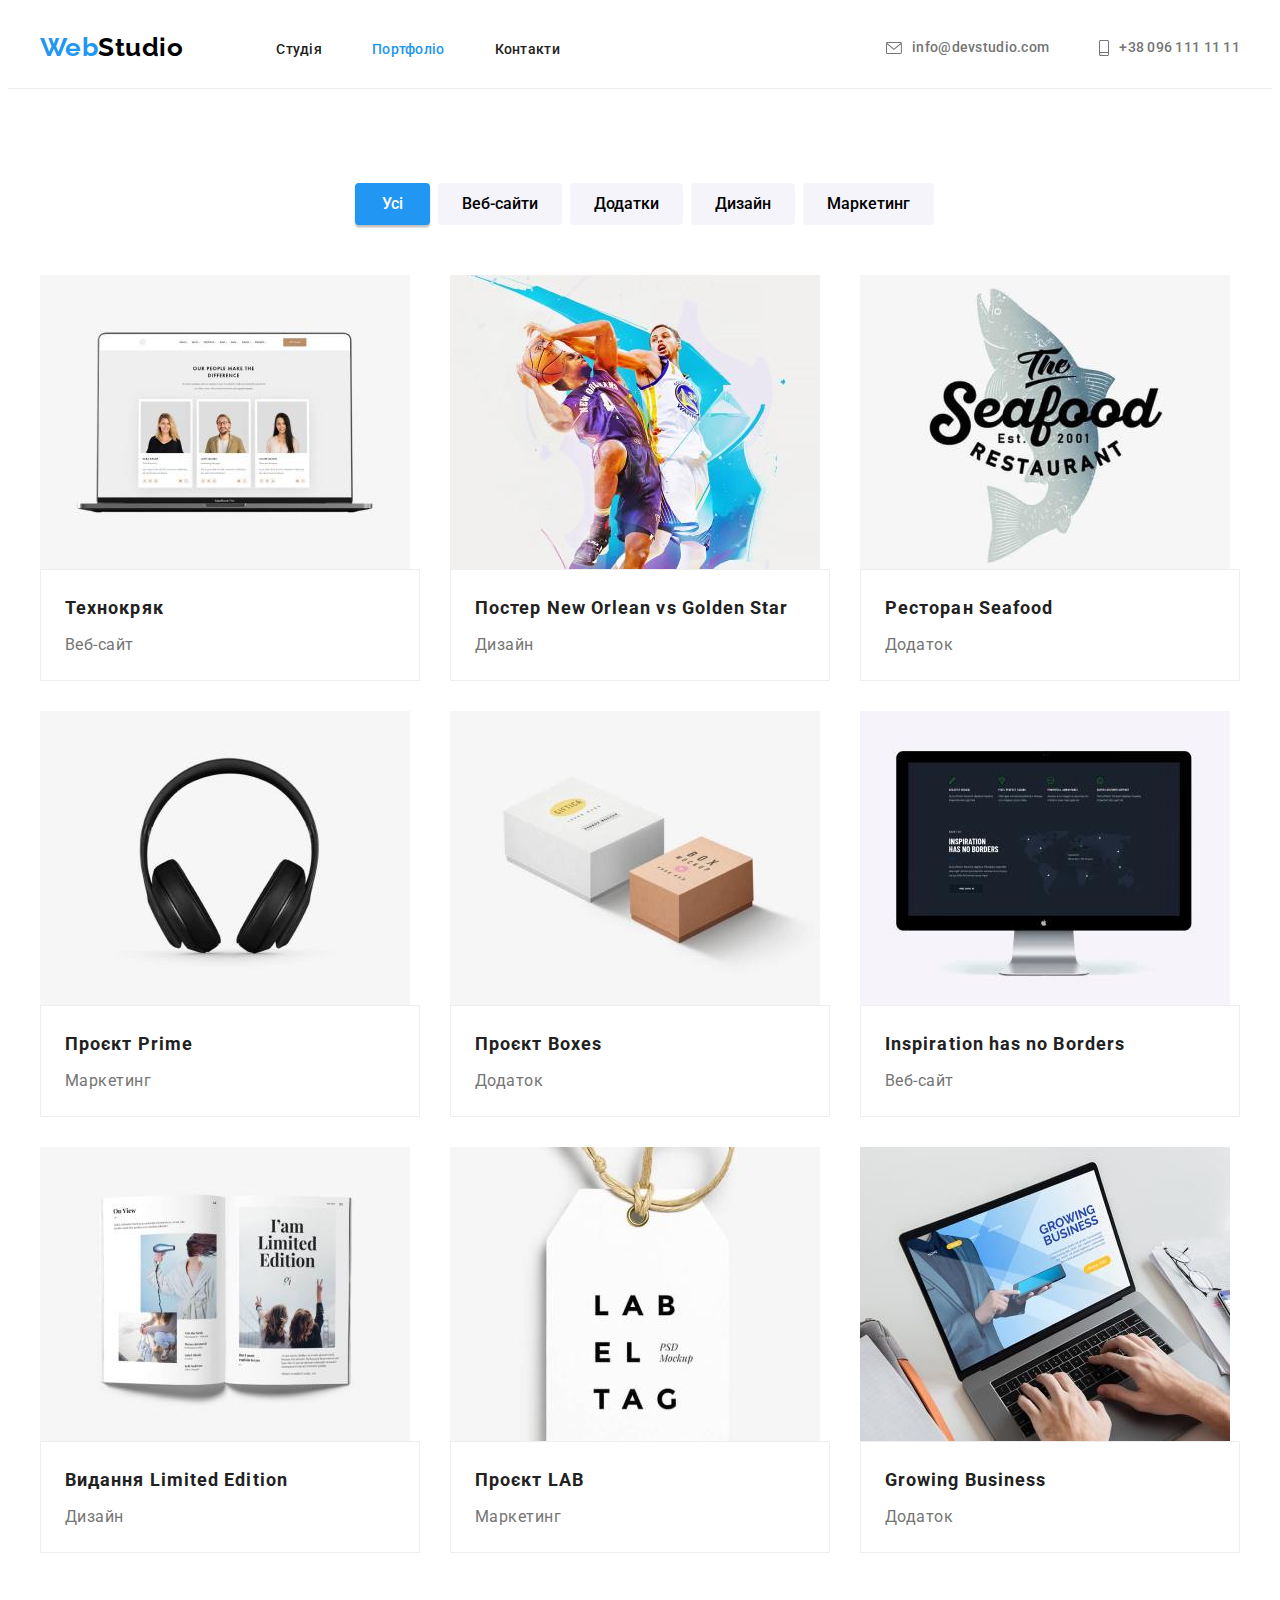
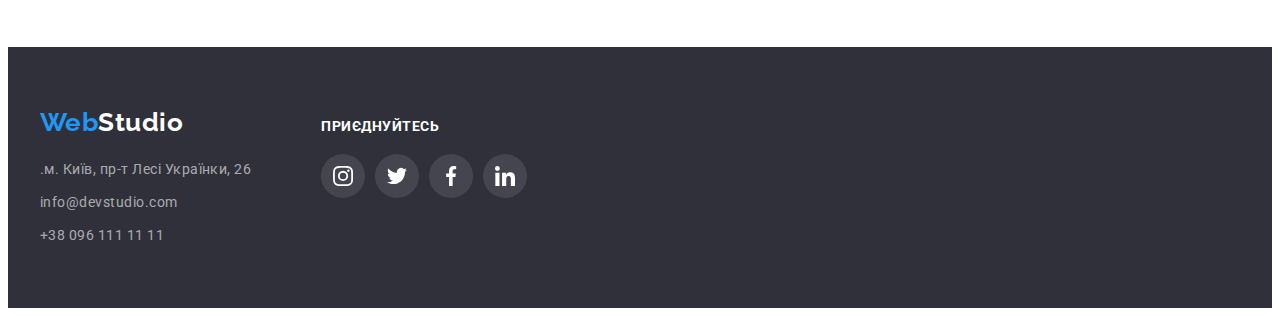
==== portfolio.html @ 4fb29bee "Add index, portfolio, images, css" ====
<!DOCTYPE html>
<html lang="uk">
  <head>
    <meta charset="UTF-8" />
    <meta http-equiv="X-UA-Compatible" content="IE=edge" />
    <meta name="viewport" content="width=device-width, initial-scale=1.0" />
    <meta name="description" content="Web development studio portfolio" />
    <title>Портфоліо</title>

    <link
      href="https://fonts.googleapis.com/css2?family=Raleway:wght@700&family=Roboto:wght@400;500;700;900&display=swap"
      rel="stylesheet"
    />

    <link
      rel="stylesheet"
      href="https://cdnjs.cloudflare.com/ajax/libs/modern-normalize/1.1.0/modern-normalize.min.css"
      integrity="sha512-wpPYUAdjBVSE4KJnH1VR1HeZfpl1ub8YT/NKx4PuQ5NmX2tKuGu6U/JRp5y+Y8XG2tV+wKQpNHVUX03MfMFn9Q=="
      crossorigin="anonymous"
      referrerpolicy="no-referrer"
    />

    <link href="./css/styles.css" rel="stylesheet" />
  </head>
  <body>
    <header class="header-main">
      <div class="container page-header">
        <nav class="nav-menu">
          <a class="logo link" href="./">Web<span>Studio</span></a>

          <ul class="list nav">
            <li><a class="link" href="./">Студія</a></li>
            <li><a class="link active" href="./portfolio.html">Портфоліо</a></li>
            <li><a class="link" href="">Контакти</a></li>
          </ul>
        </nav>

        <ul class="list nav-links">
          <li>
            <a class="link nav-link" href="mailto:info@devstudio.com">
              <svg class="nav-link-icon" width="16" height="12">
                <use href="./images/icons.svg#icon-envelope"></use>
              </svg>
              info@devstudio.com</a
            >
          </li>
          <li>
            <a class="link nav-link" href="tel:+380961111111">
              <svg class="nav-link-icon" width="10" height="16">
                <use href="./images/icons.svg#icon-smartphone"></use>
              </svg>
              +38 096 111 11 11</a
            >
          </li>
        </ul>
      </div>
    </header>
    <main>
      <section class="section projects">
        <div class="container">
          <h1 class="visually-hidden">Портфоліо</h1>

          <!-- Кнопки фільтра -->
          <ul class="list filter-list">
            <li><button class="bg-grey main-btn active" type="button">Усі</button></li>
            <li><button class="bg-grey" type="button">Веб-сайти</button></li>
            <li><button class="bg-grey" type="button">Додатки</button></li>
            <li><button class="bg-grey" type="button">Дизайн</button></li>
            <li><button class="bg-grey" type="button">Маркетинг</button></li>
          </ul>

          <!-- Проєкти -->
          <ul class="list project-list">
            <li>
              <a class="project-link link" href="">
                <img
                  src="./images/portfolio-images/port-1.jpg"
                  alt="Екран ноутбука"
                  width="370"
                  height="294"
                />
                <div class="project">
                  <h2>Технокряк</h2>
                  <p>Веб-сайт</p>
                </div>
              </a>
            </li>

            <li>
              <a class="project-link link" href="">
                <img
                  src="./images/portfolio-images/port-2.jpg"
                  alt="Два баскетболіста"
                  width="370"
                  height="294"
                />
                <div class="project">
                  <h2>Постер New Orlean vs Golden Star</h2>
                  <p>Дизайн</p>
                </div>
              </a>
            </li>

            <li>
              <a class="project-link link" href="">
                <img
                  src="./images/portfolio-images/port-3.jpg"
                  alt="Емблема рибного ресторану"
                  width="370"
                  height="294"
                />
                <div class="project">
                  <h2>Ресторан Seafood</h2>
                  <p>Додаток</p>
                </div>
              </a>
            </li>

            <li>
              <a class="project-link link" href="">
                <img
                  src="./images/portfolio-images/port-4.jpg"
                  alt="Навушники"
                  width="370"
                  height="294"
                />
                <div class="project">
                  <h2>Проєкт Prime</h2>
                  <p>Маркетинг</p>
                </div>
              </a>
            </li>

            <li>
              <a class="project-link link" href="">
                <img
                  src="./images/portfolio-images/port-5.jpg"
                  alt="Дві коробки"
                  width="370"
                  height="294"
                />
                <div class="project">
                  <h2>Проєкт Boxes</h2>
                  <p>Додаток</p>
                </div>
              </a>
            </li>

            <li>
              <a class="project-link link" href="">
                <img
                  src="./images/portfolio-images/port-6.jpg"
                  alt="Екран монітора"
                  width="370"
                  height="294"
                />
                <div class="project">
                  <h2>Inspiration has no Borders</h2>
                  <p>Веб-сайт</p>
                </div>
              </a>
            </li>

            <li>
              <a class="project-link link" href="">
                <img
                  src="./images/portfolio-images/port-7.jpg"
                  alt="Відкритий журнал"
                  width="370"
                  height="294"
                />
                <div class="project">
                  <h2>Видання Limited Edition</h2>
                  <p>Дизайн</p>
                </div>
              </a>
            </li>

            <li>
              <a class="project-link link" href="">
                <img
                  src="./images/portfolio-images/port-8.jpg"
                  alt="Бирка"
                  width="370"
                  height="294"
                />
                <div class="project">
                  <h2>Проєкт LAB</h2>
                  <p>Маркетинг</p>
                </div>
              </a>
            </li>

            <li class="project-item">
              <a class="project-link link" href="">
                <img
                  src="./images/portfolio-images/port-9.jpg"
                  alt="Робота з ноутбуком"
                  width="370"
                  height="294"
                />
                <div class="project">
                  <h2>Growing Business</h2>
                  <p>Додаток</p>
                </div>
              </a>
            </li>
          </ul>
        </div>
      </section>
    </main>

    <footer class="page-footer">
      <div class="container footer-sections">
        <div class="address-section">
          <a class="footer-logo link" href="./">Web<span>Studio</span></a>
          <address class="address">
            <ul class="list footer-contacts">
              <li>
                <a class="link contact" href="">.м. Київ, пр-т Лесі Українки, 26</a>
              </li>
              <li>
                <a class="link contact" href="mailto:info@devstudio.com">info@devstudio.com</a>
              </li>
              <li><a class="link contact" href="tel:+380961111111">+38 096 111 11 11</a></li>
            </ul>
          </address>
        </div>
        <div>
          <p class="footer-heading">приєднуйтесь</p>
          <ul class="list footer-icons">
            <li class="footer-item">
              <a class="footer-link" href="">
                <svg class="footer-media-icon" width="20" height="20">
                  <use href="./images/icons.svg#icon-instagram"></use>
                </svg>
              </a>
            </li>

            <li class="footer-item">
              <a class="footer-link" href="">
                <svg class="footer-media-icon" width="20" height="20">
                  <use href="./images/icons.svg#icon-twitter"></use>
                </svg>
              </a>
            </li>

            <li class="footer-item">
              <a class="footer-link" href="">
                <svg class="footer-media-icon" width="20" height="20">
                  <use href="./images/icons.svg#icon-facebook"></use>
                </svg>
              </a>
            </li>

            <li class="footer-item">
              <a class="footer-link" href="">
                <svg class="footer-media-icon" width="20" height="20">
                  <use href="./images/icons.svg#icon-linkedin"></use>
                </svg>
              </a>
            </li>
          </ul>
        </div>
      </div>
    </footer>
  </body>
</html>
---- css/styles.css ----
:root {
  /* Кольори */
  --white-color: #ffffff;
  --blue-color: #2196f3;
  --grey-color: #2f303a;
  --black-color: #000000;
  --primary-black-color: #212121;
  --secondary-grey-color: #757575;
  --secondary-white-color: rgba(255, 255, 255, 0.6);
  --footer-white-color: rgba(255, 255, 255, 0.1);
  --occasional-grey-color: #f5f4fa;
  --media-icon-grey-color: #afb1b8;

  /* Шрифти */
  --roboto: 'Roboto', sans-serif;
  --raleway: 'Raleway', sans-serif;
}

body {
  background-color: var(--white-color);
  color: var(--primary-black-color);
  font-family: var(--roboto);
  letter-spacing: 0.03em;
}

h1,
h2,
h3,
p {
  padding: 0;
  margin: 0;
}

/* Утилітні класи */

.section {
  padding-top: 94px;
  padding-bottom: 94px;
}

.list {
  list-style: none;
  padding: 0;
  margin: 0;
}

.link {
  color: var(--primary-black-color);
  text-decoration: none;
}

.container {
  width: 1200px;
  padding: 0 15px;
  margin-left: auto;
  margin-right: auto;
}

.bg-grey {
  background-color: var(--occasional-grey-color);
}

.visually-hidden {
  position: absolute;
  width: 1px;
  height: 1px;
  margin: -1px;
  border: 0;
  padding: 0;

  white-space: nowrap;
  clip-path: inset(100%);
  clip: rect(0 0 0 0);
  overflow: hidden;
}

/* Header */
.header-main {
  border-bottom: 1px solid #ececec;
}

.logo {
  padding: 24px 0 25px 0;
  margin-right: 93px;
  color: var(--blue-color);
  font-family: var(--raleway);
  font-weight: 700;
  font-size: 26px;
  line-height: 1.19;
}

.logo > span {
  color: var(--black-color);
}

.nav .link,
.nav-links .link {
  padding-top: 32px;
  padding-bottom: 32px;
  font-weight: 500;
  font-size: 14px;
  line-height: 1.14;
  letter-spacing: 0.02em;
}

.nav-links .link {
  color: var(--secondary-grey-color);
}

.link.active,
.nav .link:hover,
.nav .link:focus,
.nav-links .link:hover,
.nav-links .link:focus {
  color: var(--blue-color);
}

.nav-link {
  display: flex;
  align-items: center;
}

.nav-link-icon {
  margin-right: 10px;
  fill: currentColor;
}

.nav,
.nav-links,
.nav-menu,
.page-header {
  display: flex;
  align-items: center;
}

.nav-links {
  margin-left: auto;
}

.nav li,
.nav-links li {
  margin-left: 50px;
}

.nav li:first-child,
.nav-links li:first-child {
  margin-left: 0;
}

/* Main */

/* Hero */

.hero {
  margin-left: auto;
  margin-right: auto;
  max-width: 1600px;
  padding-top: 200px;
  padding-bottom: 200px;
  background-image: linear-gradient(rgba(47, 48, 58, 0.4), rgba(47, 48, 58, 0.4)),
    url('../images/bg-img.jpg');
  background-position: center;
  background-size: cover;
  background-color: var(--grey-color);
  text-align: center;
}

.hero-heading {
  margin: 0 auto 30px;
  max-width: 696px;
  color: var(--white-color);
  font-weight: 900;
  font-size: 44px;
  line-height: 1.36;
  letter-spacing: 0.06em;
  text-transform: uppercase;
}

.hero button {
  padding: 10px 32px;
  border-radius: 4px;
  border-color: transparent;
  background-color: var(--blue-color);
  box-shadow: 0px 4px 4px rgba(0, 0, 0, 0.15);
  color: var(--white-color);
  font-family: var(--roboto);
  font-weight: 700;
  font-size: 16px;
  line-height: 1.87;
  text-align: center;
  letter-spacing: 0.06em;
  cursor: pointer;
}

/* Features */

.content h2 {
  margin-bottom: 50px;
  font-weight: 700;
  font-size: 36px;
  line-height: 1.16;
  text-align: center;
}

.features {
  padding-bottom: 0;
}

.features h3 {
  margin-bottom: 10px;
  font-weight: 700;
  font-size: 14px;
  line-height: 1.14;
  text-transform: uppercase;
}

.features p {
  color: var(--secondary-grey-color);
  font-size: 14px;
  line-height: 1.71;
}

.features-list,
.activities-list,
.team-list {
  display: flex;
  justify-content: space-between;
}

.features-list li {
  flex-basis: calc((100% - 90px) / 4);
}

.feature {
  margin-bottom: 30px;
  display: flex;
  justify-content: center;
  align-items: center;
  width: 270px;
  height: 120px;
  border-radius: 4px;
}

/* Activities and Team Members */

.activities-list img,
.team-list img {
  display: block;
}

.team {
  line-height: 1.19;
  text-align: center;
}

.team-list > li {
  border-radius: 0px 0px 4px 4px;
  background-color: var(--white-color);
  box-shadow: 0px 1px 3px rgba(0, 0, 0, 0.12), 0px 1px 1px rgba(0, 0, 0, 0.14),
    0px 2px 1px rgba(0, 0, 0, 0.2);
}

.team-member {
  padding-top: 30px;
  padding-bottom: 30px;
}

.team h3 {
  margin-bottom: 10px;
  font-size: 16px;
  font-weight: 500;
}

.team p {
  margin-bottom: 16px;
  color: var(--secondary-grey-color);
}

.team-member-icons {
  display: flex;
  justify-content: center;
}

.team-member-item {
  margin-right: 10px;
  width: 44px;
  height: 44px;
}

.team-member-icons li:last-child {
  margin-right: 0;
}

.team-member-link {
  display: flex;
  justify-content: center;
  align-items: center;
  width: 100%;
  height: 100%;
  border-radius: 50%;
  color: var(--media-icon-grey-color);
}

.team-member-link:hover,
.team-member-link:focus {
  color: var(--white-color);
  background-color: var(--blue-color);
}

.media-icon {
  fill: currentColor;
}

/* Clients */

.client-list {
  display: flex;
  justify-content: center;
}

.client-item {
  margin-right: 30px;
  width: 170px;
  height: 92px;
}

.client-item li:last-child {
  margin-right: 0;
}

.client-link {
  display: flex;
  justify-content: center;
  align-items: center;
  width: 100%;
  height: 100%;
  color: var(--media-icon-grey-color);
  border: 1px solid var(--media-icon-grey-color);
  border-radius: 4px;
}

.client-link:hover,
.client-link:focus {
  color: var(--blue-color);
  border-color: var(--blue-color);
}

.client-icon {
  fill: currentColor;
}

/* Portfolio Filter */

.filter-list {
  padding-left: 0;
  margin: 0 0 50px;
  display: flex;
  justify-content: center;
}

.filter-list li {
  margin-left: 8px;
}

.filter-list .bg-grey {
  padding: 6px 22px;
  border-radius: 4px;
  border-color: transparent;
  font-family: var(--roboto);
  font-weight: 500;
  font-size: 16px;
  line-height: 1.62;
  text-align: center;
  cursor: pointer;
}

.filter-list .main-btn {
  padding-left: 25px;
  padding-right: 25px;
  margin-left: 0px;
}

.filter-list .bg-grey.active,
.filter-list .bg-grey:hover,
.filter-list .bg-grey:focus {
  background-color: var(--blue-color);
  box-shadow: 0px 3px 1px rgba(0, 0, 0, 0.1), 0px 1px 2px rgba(0, 0, 0, 0.08),
    0px 2px 2px rgba(0, 0, 0, 0.12);
  color: var(--white-color);
}

/* Portfolio Projects */

.projects h1,
.projects h2 {
  font-weight: 700;
  font-size: 18px;
  line-height: 2;
  letter-spacing: 0.06em;
}

.projects p {
  color: var(--secondary-grey-color);
  line-height: 1.88;
}

.project-list {
  display: flex;
  flex-wrap: wrap;
  gap: 30px;
}

.project-list li {
  flex-basis: calc((100% - 60px) / 3);
}

.project-list img {
  display: block;
}

.project-list h2 {
  margin-bottom: 4px;
}

.project {
  padding: 20px 24px;
  border: 1px solid #eeeeee;
}

.project-link {
  display: block;
}

.project-link:hover,
.project-link:focus {
  box-shadow: 0px 1px 1px rgba(0, 0, 0, 0.12), 0px 4px 4px rgba(0, 0, 0, 0.06),
    1px 4px 6px rgba(0, 0, 0, 0.16);
}

/* Footer */

.page-footer {
  padding-top: 60px;
  padding-bottom: 60px;
  background-color: var(--grey-color);
  letter-spacing: 0.03em;
}

.footer-sections {
  display: flex;
  align-items: baseline;
}

.address-section {
  margin-right: 70px;
}

.footer-logo {
  margin-bottom: 20px;
  display: block;
  color: var(--blue-color);
  font-family: var(--raleway);
  font-weight: 700;
  font-size: 26px;
  line-height: 1.19;
}

.footer-logo > span,
.contact:hover,
.contact:focus {
  color: var(--white-color);
}

.address {
  font-size: 14px;
  line-height: 1.71;
  font-style: normal;
}

.footer-contacts li {
  margin-bottom: 9px;
}

.footer-contacts li:last-child {
  margin-bottom: 0;
}

.contact {
  color: var(--secondary-white-color);
}

/* Footer Links */

.footer-heading {
  margin-bottom: 20px;
  color: var(--white-color);
  font-weight: 700;
  font-size: 14px;
  line-height: 16px;
  text-transform: uppercase;
}

.footer-icons {
  display: flex;
}

.footer-item {
  margin-right: 10px;
  width: 44px;
  height: 44px;
}

.footer-link {
  display: flex;
  justify-content: center;
  align-items: center;
  width: 100%;
  height: 100%;
  color: var(--white-color);
  background-color: var(--footer-white-color);
  border-radius: 50%;
}

.footer-icons li:last-child {
  margin-right: 0;
}

.footer-link:hover,
.footer-link:focus {
  background-color: var(--blue-color);
}

.footer-media-icon {
  fill: currentColor;
}
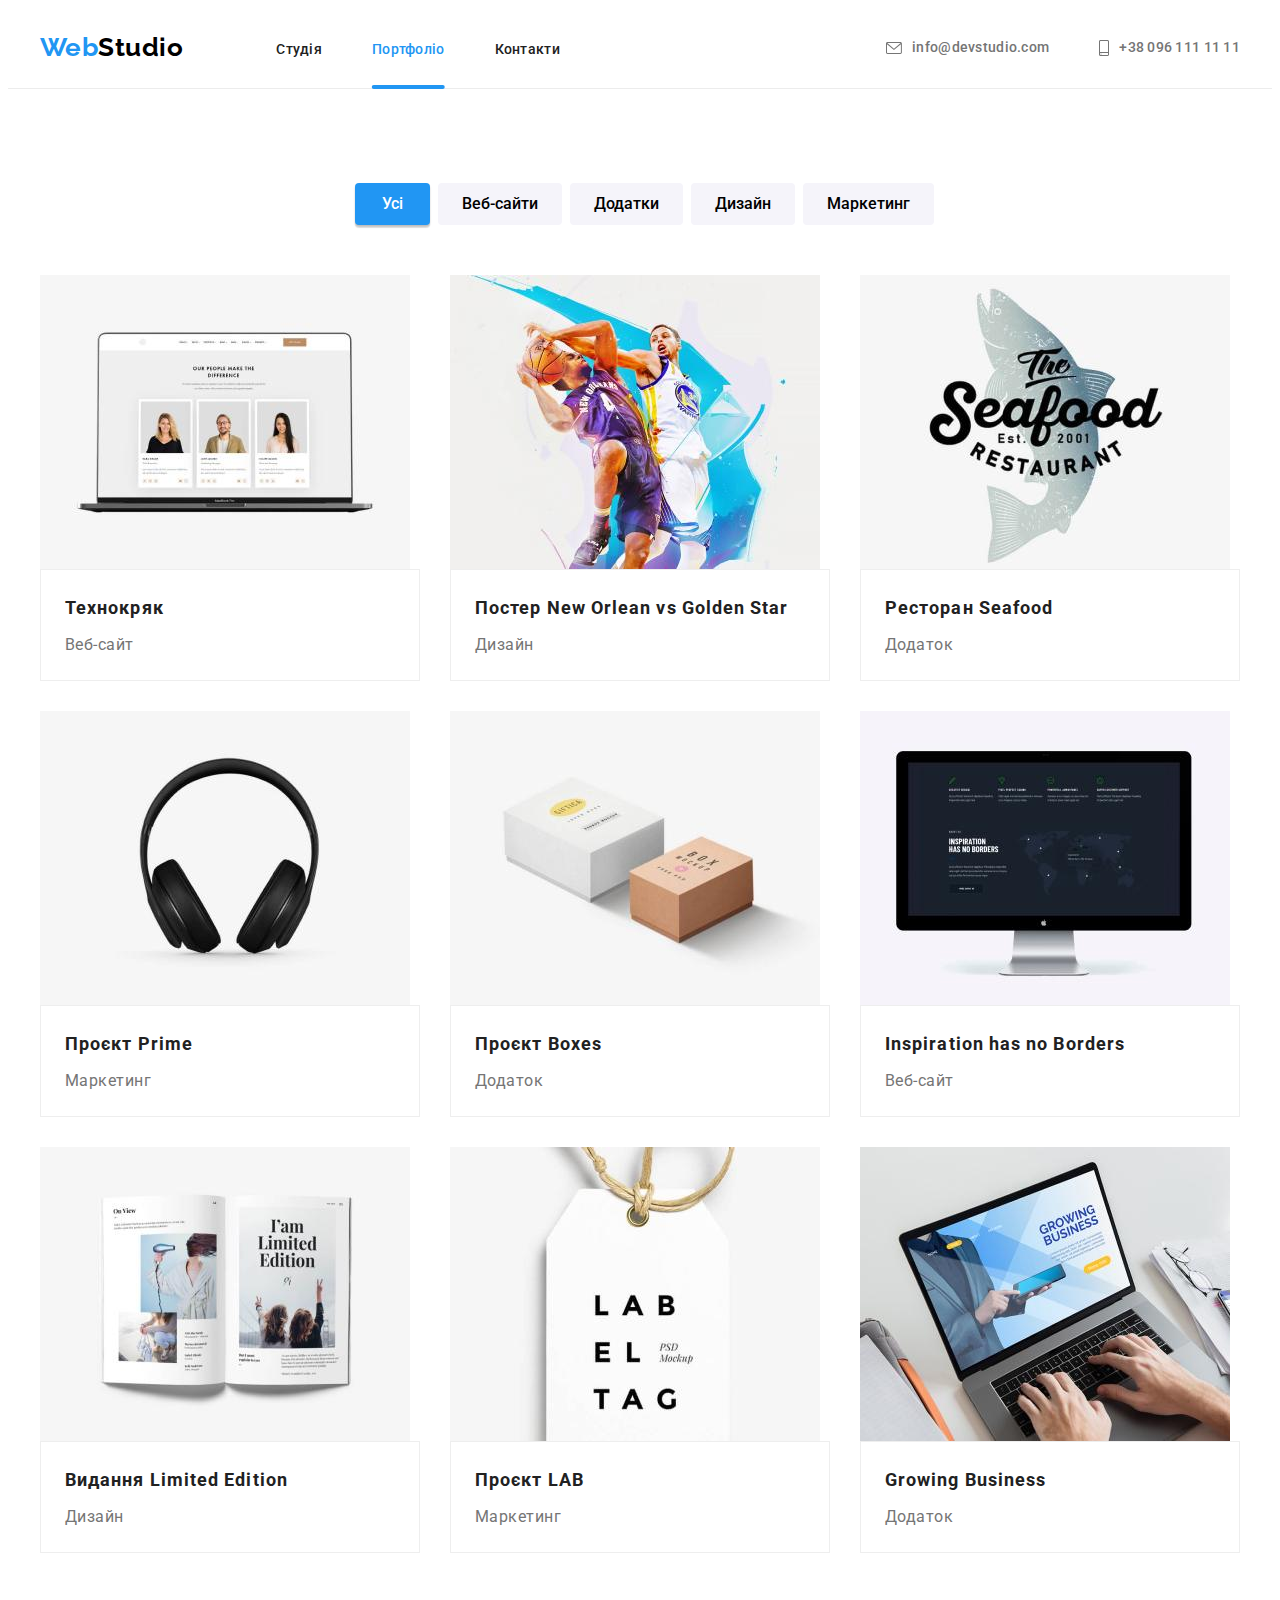
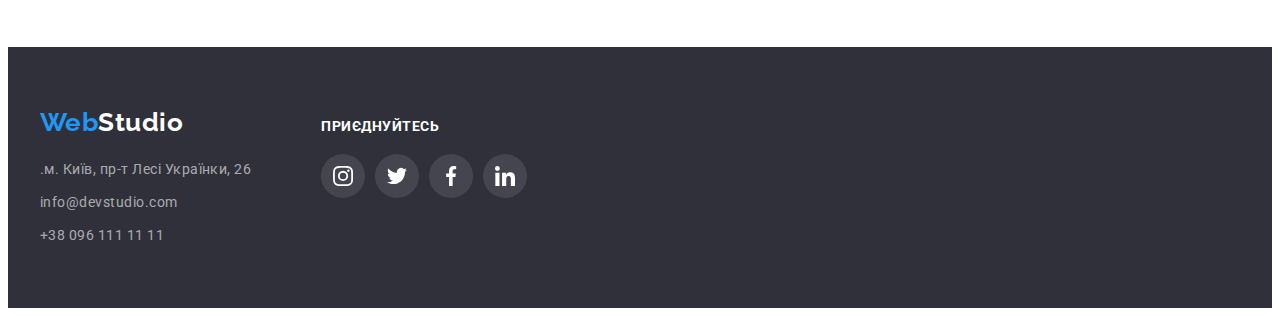
==== commit 50775a26: "Add overlays in portfolio" ====
--- a/portfolio.html
+++ b/portfolio.html
@@ -73,12 +73,19 @@
           <ul class="list project-list">
             <li>
               <a class="project-link link" href="">
-                <img
-                  src="./images/portfolio-images/port-1.jpg"
-                  alt="Екран ноутбука"
-                  width="370"
-                  height="294"
-                />
+                <div class="project-overlay">
+                  <img
+                    src="./images/portfolio-images/port-1.jpg"
+                    alt="Екран ноутбука"
+                    width="370"
+                    height="294"
+                  />
+                  <p class="project-descript">
+                    Ресурс пропонує комплексні пропозиції з різним рівнем функціоналу та сервісів.
+                    Все це дозволить відвідувачу отримати вичерпні відомості про компанію чи
+                    приватну особу.
+                  </p>
+                </div>
                 <div class="project">
                   <h2>Технокряк</h2>
                   <p>Веб-сайт</p>
@@ -88,12 +95,19 @@
 
             <li>
               <a class="project-link link" href="">
-                <img
-                  src="./images/portfolio-images/port-2.jpg"
-                  alt="Два баскетболіста"
-                  width="370"
-                  height="294"
-                />
+                <div class="project-overlay">
+                  <img
+                    src="./images/portfolio-images/port-2.jpg"
+                    alt="Екран ноутбука"
+                    width="370"
+                    height="294"
+                  />
+                  <p class="project-descript">
+                    Lorem ipsum dolor sit amet, consectetur adipisicing elit. Excepturi voluptates
+                    odio dolorum ex sapiente provident cupiditate incidunt quibusdam praesentium
+                    nesciunt?
+                  </p>
+                </div>
                 <div class="project">
                   <h2>Постер New Orlean vs Golden Star</h2>
                   <p>Дизайн</p>
@@ -103,12 +117,19 @@
 
             <li>
               <a class="project-link link" href="">
-                <img
-                  src="./images/portfolio-images/port-3.jpg"
-                  alt="Емблема рибного ресторану"
-                  width="370"
-                  height="294"
-                />
+                <div class="project-overlay">
+                  <img
+                    src="./images/portfolio-images/port-3.jpg"
+                    alt="Екран ноутбука"
+                    width="370"
+                    height="294"
+                  />
+                  <p class="project-descript">
+                    Lorem ipsum dolor sit amet, consectetur adipisicing elit. Excepturi voluptates
+                    odio dolorum ex sapiente provident cupiditate incidunt quibusdam praesentium
+                    nesciunt?
+                  </p>
+                </div>
                 <div class="project">
                   <h2>Ресторан Seafood</h2>
                   <p>Додаток</p>
@@ -118,12 +139,19 @@
 
             <li>
               <a class="project-link link" href="">
-                <img
-                  src="./images/portfolio-images/port-4.jpg"
-                  alt="Навушники"
-                  width="370"
-                  height="294"
-                />
+                <div class="project-overlay">
+                  <img
+                    src="./images/portfolio-images/port-4.jpg"
+                    alt="Екран ноутбука"
+                    width="370"
+                    height="294"
+                  />
+                  <p class="project-descript">
+                    Lorem ipsum dolor sit amet, consectetur adipisicing elit. Excepturi voluptates
+                    odio dolorum ex sapiente provident cupiditate incidunt quibusdam praesentium
+                    nesciunt?
+                  </p>
+                </div>
                 <div class="project">
                   <h2>Проєкт Prime</h2>
                   <p>Маркетинг</p>
@@ -133,12 +161,19 @@
 
             <li>
               <a class="project-link link" href="">
-                <img
-                  src="./images/portfolio-images/port-5.jpg"
-                  alt="Дві коробки"
-                  width="370"
-                  height="294"
-                />
+                <div class="project-overlay">
+                  <img
+                    src="./images/portfolio-images/port-5.jpg"
+                    alt="Екран ноутбука"
+                    width="370"
+                    height="294"
+                  />
+                  <p class="project-descript">
+                    Lorem ipsum dolor sit amet, consectetur adipisicing elit. Excepturi voluptates
+                    odio dolorum ex sapiente provident cupiditate incidunt quibusdam praesentium
+                    nesciunt?
+                  </p>
+                </div>
                 <div class="project">
                   <h2>Проєкт Boxes</h2>
                   <p>Додаток</p>
@@ -148,12 +183,19 @@
 
             <li>
               <a class="project-link link" href="">
-                <img
-                  src="./images/portfolio-images/port-6.jpg"
-                  alt="Екран монітора"
-                  width="370"
-                  height="294"
-                />
+                <div class="project-overlay">
+                  <img
+                    src="./images/portfolio-images/port-6.jpg"
+                    alt="Екран ноутбука"
+                    width="370"
+                    height="294"
+                  />
+                  <p class="project-descript">
+                    Lorem ipsum dolor sit amet, consectetur adipisicing elit. Excepturi voluptates
+                    odio dolorum ex sapiente provident cupiditate incidunt quibusdam praesentium
+                    nesciunt?
+                  </p>
+                </div>
                 <div class="project">
                   <h2>Inspiration has no Borders</h2>
                   <p>Веб-сайт</p>
@@ -163,12 +205,19 @@
 
             <li>
               <a class="project-link link" href="">
-                <img
-                  src="./images/portfolio-images/port-7.jpg"
-                  alt="Відкритий журнал"
-                  width="370"
-                  height="294"
-                />
+                <div class="project-overlay">
+                  <img
+                    src="./images/portfolio-images/port-7.jpg"
+                    alt="Екран ноутбука"
+                    width="370"
+                    height="294"
+                  />
+                  <p class="project-descript">
+                    Lorem ipsum dolor sit amet, consectetur adipisicing elit. Excepturi voluptates
+                    odio dolorum ex sapiente provident cupiditate incidunt quibusdam praesentium
+                    nesciunt?
+                  </p>
+                </div>
                 <div class="project">
                   <h2>Видання Limited Edition</h2>
                   <p>Дизайн</p>
@@ -178,12 +227,19 @@
 
             <li>
               <a class="project-link link" href="">
-                <img
-                  src="./images/portfolio-images/port-8.jpg"
-                  alt="Бирка"
-                  width="370"
-                  height="294"
-                />
+                <div class="project-overlay">
+                  <img
+                    src="./images/portfolio-images/port-8.jpg"
+                    alt="Екран ноутбука"
+                    width="370"
+                    height="294"
+                  />
+                  <p class="project-descript">
+                    Lorem ipsum dolor sit amet, consectetur adipisicing elit. Excepturi voluptates
+                    odio dolorum ex sapiente provident cupiditate incidunt quibusdam praesentium
+                    nesciunt?
+                  </p>
+                </div>
                 <div class="project">
                   <h2>Проєкт LAB</h2>
                   <p>Маркетинг</p>
@@ -193,12 +249,19 @@
 
             <li class="project-item">
               <a class="project-link link" href="">
-                <img
-                  src="./images/portfolio-images/port-9.jpg"
-                  alt="Робота з ноутбуком"
-                  width="370"
-                  height="294"
-                />
+                <div class="project-overlay">
+                  <img
+                    src="./images/portfolio-images/port-9.jpg"
+                    alt="Екран ноутбука"
+                    width="370"
+                    height="294"
+                  />
+                  <p class="project-descript">
+                    Lorem ipsum dolor sit amet, consectetur adipisicing elit. Excepturi voluptates
+                    odio dolorum ex sapiente provident cupiditate incidunt quibusdam praesentium
+                    nesciunt?
+                  </p>
+                </div>
                 <div class="project">
                   <h2>Growing Business</h2>
                   <p>Додаток</p>
--- a/css/styles.css
+++ b/css/styles.css
@@ -26,7 +26,8 @@
 h1,
 h2,
 h3,
-p {
+p,
+figure {
   padding: 0;
   margin: 0;
 }
@@ -101,6 +102,7 @@
   font-size: 14px;
   line-height: 1.14;
   letter-spacing: 0.02em;
+  transition: color 250ms cubic-bezier(0.4, 0, 0.2, 1);
 }
 
 .nav-links .link {
@@ -113,6 +115,22 @@
 .nav-links .link:hover,
 .nav-links .link:focus {
   color: var(--blue-color);
+}
+
+.link.active {
+  position: relative;
+}
+
+.link.active::after {
+  content: '';
+  position: absolute;
+  bottom: 0;
+  left: 50%;
+  transform: translateX(-50%);
+  width: 100%;
+  height: 4px;
+  background-color: var(--blue-color);
+  border-radius: 2px;
 }
 
 .nav-link {
@@ -248,6 +266,25 @@
   display: block;
 }
 
+.activities-card {
+  position: relative;
+}
+
+.activities-title {
+  position: absolute;
+  bottom: 0px;
+  padding-top: 27px;
+  padding-bottom: 27px;
+  width: 100%;
+  font-weight: 700;
+  font-size: 14px;
+  line-height: 16px;
+  text-align: center;
+  text-transform: uppercase;
+  color: var(--white-color);
+  background-color: rgba(47, 48, 58, 0.8);
+}
+
 .team {
   line-height: 1.19;
   text-align: center;
@@ -299,6 +336,8 @@
   height: 100%;
   border-radius: 50%;
   color: var(--media-icon-grey-color);
+  transition: color 250ms cubic-bezier(0.4, 0, 0.2, 1),
+    background-color 250ms cubic-bezier(0.4, 0, 0.2, 1);
 }
 
 .team-member-link:hover,
@@ -337,6 +376,8 @@
   color: var(--media-icon-grey-color);
   border: 1px solid var(--media-icon-grey-color);
   border-radius: 4px;
+  transition: color 250ms cubic-bezier(0.4, 0, 0.2, 1),
+    border-color 250ms cubic-bezier(0.4, 0, 0.2, 1);
 }
 
 .client-link:hover,
@@ -372,6 +413,9 @@
   line-height: 1.62;
   text-align: center;
   cursor: pointer;
+  transition: color 250ms cubic-bezier(0.4, 0, 0.2, 1),
+    background-color 250ms cubic-bezier(0.4, 0, 0.2, 1),
+    box-shadow 250ms cubic-bezier(0.4, 0, 0.2, 1);
 }
 
 .filter-list .main-btn {
@@ -383,10 +427,10 @@
 .filter-list .bg-grey.active,
 .filter-list .bg-grey:hover,
 .filter-list .bg-grey:focus {
+  color: var(--white-color);
   background-color: var(--blue-color);
   box-shadow: 0px 3px 1px rgba(0, 0, 0, 0.1), 0px 1px 2px rgba(0, 0, 0, 0.08),
     0px 2px 2px rgba(0, 0, 0, 0.12);
-  color: var(--white-color);
 }
 
 /* Portfolio Projects */
@@ -422,19 +466,44 @@
   margin-bottom: 4px;
 }
 
-.project {
-  padding: 20px 24px;
-  border: 1px solid #eeeeee;
-}
-
 .project-link {
   display: block;
+
+  transition: box-shadow 250ms cubic-bezier(0.4, 0, 0.2, 1);
 }
 
 .project-link:hover,
 .project-link:focus {
   box-shadow: 0px 1px 1px rgba(0, 0, 0, 0.12), 0px 4px 4px rgba(0, 0, 0, 0.06),
     1px 4px 6px rgba(0, 0, 0, 0.16);
+}
+
+.project-overlay {
+  position: relative;
+  overflow: hidden;
+}
+
+.project-overlay .project-descript {
+  position: absolute;
+  padding: 63px 24px;
+  width: 100%;
+  height: 100%;
+  font-size: 18px;
+  line-height: 28px;
+  color: var(--white-color);
+  background-color: rgba(33, 150, 243, 0.9);
+  display: inline-block;
+  transition: transform 250ms cubic-bezier(0.4, 0, 0.2, 1);
+}
+
+.project-link:hover .project-descript,
+.project-link:focus .project-descript {
+  transform: translateY(-100%);
+}
+
+.project {
+  padding: 20px 24px;
+  border: 1px solid #eeeeee;
 }
 
 /* Footer */
@@ -487,6 +556,7 @@
 
 .contact {
   color: var(--secondary-white-color);
+  transition: color 250ms cubic-bezier(0.4, 0, 0.2, 1);
 }
 
 /* Footer Links */
@@ -519,6 +589,7 @@
   color: var(--white-color);
   background-color: var(--footer-white-color);
   border-radius: 50%;
+  transition: background-color 250ms cubic-bezier(0.4, 0, 0.2, 1);
 }
 
 .footer-icons li:last-child {
